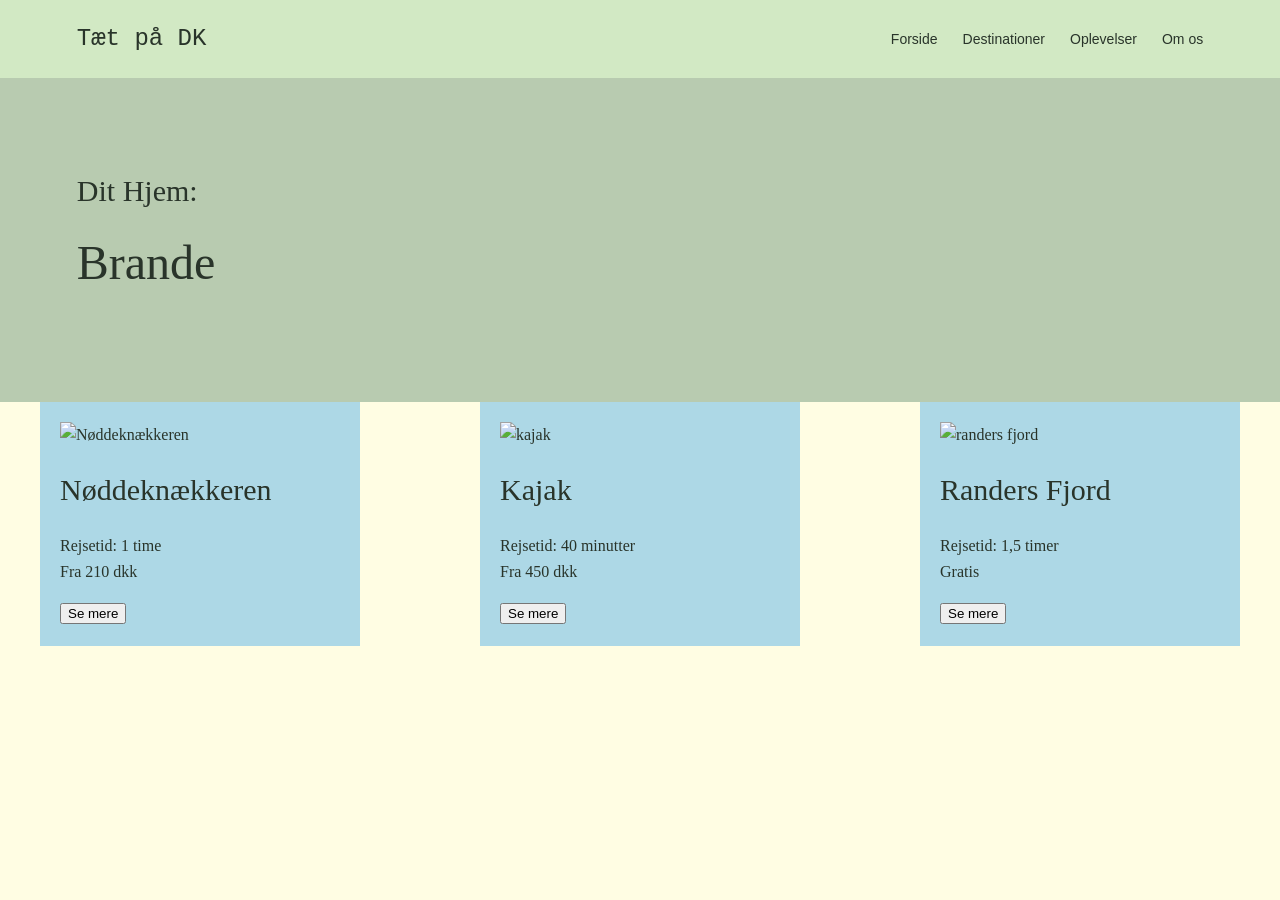
==== destinationer.html @ 2973a765 "Add div container for card elements" ====
<!DOCTYPE html>
<html lang="en">
<head>
  <meta charset="UTF-8">
  <meta name="viewport" content="width=device-width, initial-scale=1.0">
  <link rel="stylesheet" href="style.css">
  <title>Tæt på DK</title>
</head>
<body>

   <header>
    <a href="index.html">Tæt på DK</a>

    <nav>
      <a href="index.html">Forside</a>
      <a href="destinationer.html">Destinationer</a>
      <a href="oplevelser.html">Oplevelser</a>
      <a href="om-os.html">Om os</a>
    </nav>
  </header>
   <main>
    <section>
      <h2>Dit Hjem:</h2>
      <h1>Brande</h1>

    </section>
      <div class="cards">
    <div class="card">
      <img src="ballet.jpg" alt="Nøddeknækkeren">
      <h2>Nøddeknækkeren</h2>
      <p>Rejsetid: 1 time<br>Fra 210 dkk</p>
      <button>Se mere</button>
    </div>
      
    <div class="card">
      <img src="ballet.jpg" alt="kajak">
      <h2>Kajak</h2>
      <p>Rejsetid: 40 minutter <br>Fra 450 dkk</p>
      <button>Se mere</button>
    </div>

    <div class="card">
      <img src="ballet.jpg" alt="randers fjord">
      <h2>Randers Fjord</h2>
      <p>Rejsetid: 1,5 timer <br> Gratis</p>
      <button>Se mere</button>
    </div>
</body>
</html>
---- style.css ----
* {
  box-sizing: border-box;
}

html {
  scroll-behavior: smooth;
}

body {
  margin: 0;
  background-color: #fffde3;
  color: #29342a;
  font-family: Georgia, "Times New Roman", serif;
  line-height: 1.6;
}

header {
  display: flex;
  justify-content: space-between;
  align-items: center;
  gap: 20px;
  padding: 20px 6%;
  background-color: #d2e9c4;
}

header > a {
  color: #29342a;
  font-family: "Courier New", monospace;
  font-size: 24px;
  text-decoration: none;
}

nav {
  display: flex;
  flex-wrap: wrap;
  gap: 25px;
}

nav a {
  color: #29342a;
  font-family: Arial, sans-serif;
  font-size: 14px;
  text-decoration: none;
}

nav a:hover {
  text-decoration: underline;
}


main > section {
  padding: 50px 6%;
}

h1,
h2,
h3 {
  line-height: 1.2;
  font-weight: normal;
}

h1 {
  margin-top: 0;
  font-size: 48px;
}

h2 {
  font-size: 30px;
}

h3 {
  font-size: 24px;
}

p {
  max-width: 700px;
}

main > section:first-child {
  padding-top: 70px;
  padding-bottom: 70px;
  background-color: #b8cbb0;
}

main > section:first-child > a {
  display: inline-block;
  margin-top: 15px;
  padding: 12px 24px;
  border-radius: 25px;
  background-color: #fffde3;
  color: #29342a;
  text-decoration: none;
}

main > section:first-child > a:hover {
  background-color: #d2e9c4;
}

#destinationer ul {
  display: flex;
  flex-wrap: wrap;
  gap: 20px;
  padding: 0;
  list-style: none;
}

#destinationer li {
  padding: 20px 35px;
  background-color: #d2e9c4;
}

#oplevelser {
  display: grid;
  grid-template-columns: repeat(3, 1fr);
  gap: 25px;
}

#oplevelser > h2 {
  grid-column: 1 / -1;
  margin-top: 0;
}

article {
  padding: 25px;
  background-color: #d8e9ed;
}

article h3 {
  margin-top: 0;
}


#om-os {
  background-color: #eef4e7;
}


footer {
  padding: 25px 6%;
  background-color: #c4ee9e;
  font-family: "Courier New", monospace;
  font-size: 14px;
}


a:focus-visible {
  outline: 3px solid #476a39;
  outline-offset: 5px;
}
.cards {
  display: flex;
  justify-content: space-around;
  gap: 40px;
}

.card {
  background-color: lightblue;
  width: 320px;
  padding: 20px;
}

.card img {
  width: 100%;
}

@media (max-width: 700px) {
  header {
    flex-direction: column;
    align-items: flex-start;
  }

  nav {
    gap: 15px;
  }

  h1 {
    font-size: 34px;
  }

  main > section {
    padding: 35px 6%;
  }

  #oplevelser {
    grid-template-columns: 1fr;
  }
}
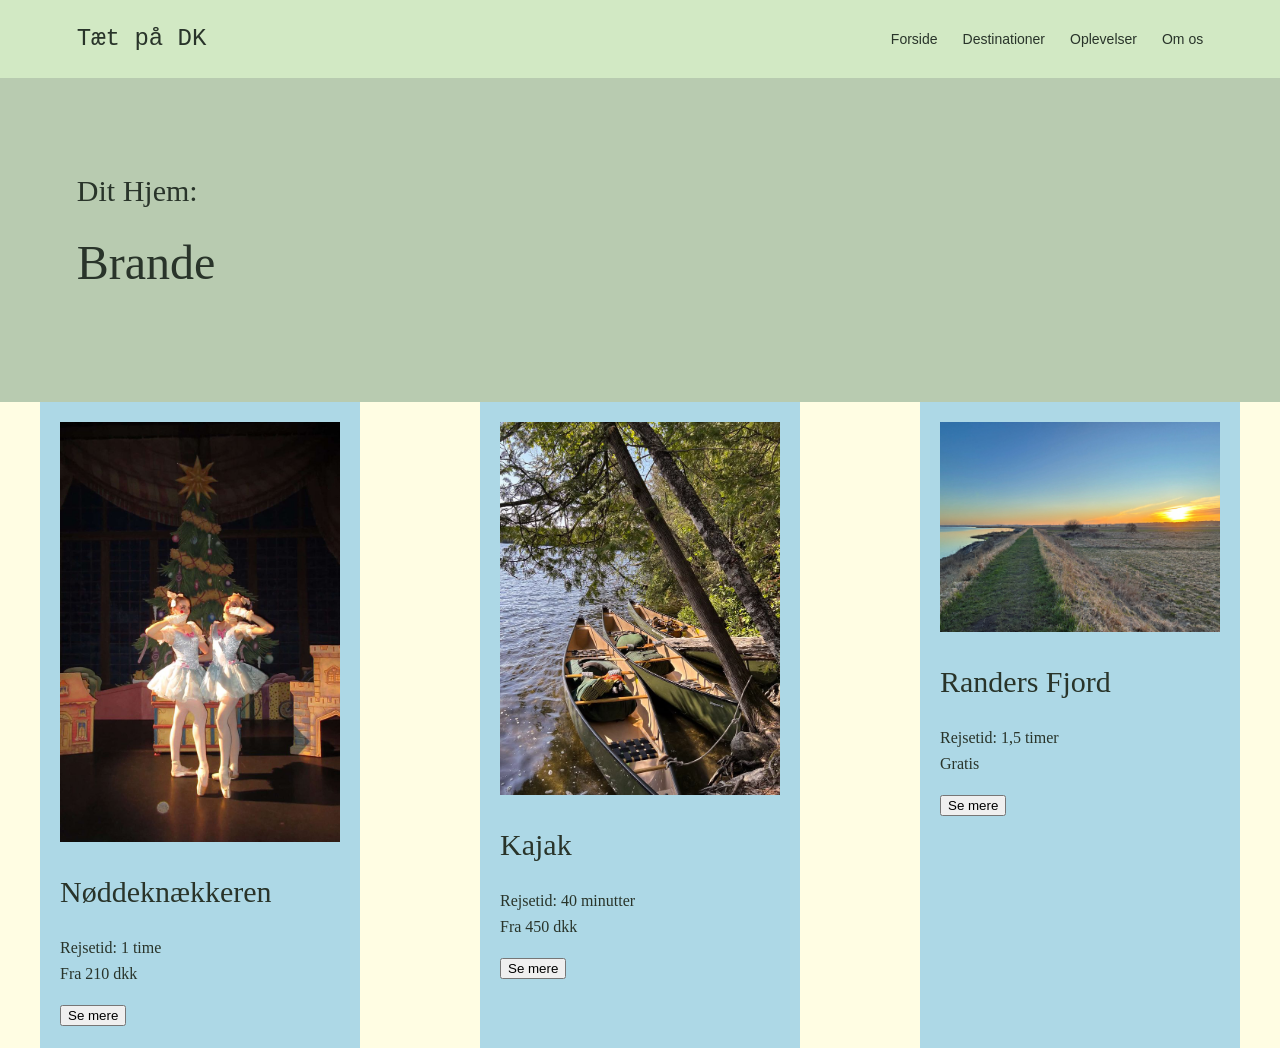
==== commit a9da700a: "Update destinationer.html" ====
--- a/destinationer.html
+++ b/destinationer.html
@@ -33,14 +33,14 @@
     </div>
       
     <div class="card">
-      <img src="ballet.jpg" alt="kajak">
+      <img src="kayak2.jpg" alt="kajak">
       <h2>Kajak</h2>
       <p>Rejsetid: 40 minutter <br>Fra 450 dkk</p>
       <button>Se mere</button>
     </div>
 
     <div class="card">
-      <img src="ballet.jpg" alt="randers fjord">
+      <img src="randers-fjord-stien.jpg" alt="randers fjord">
       <h2>Randers Fjord</h2>
       <p>Rejsetid: 1,5 timer <br> Gratis</p>
       <button>Se mere</button>
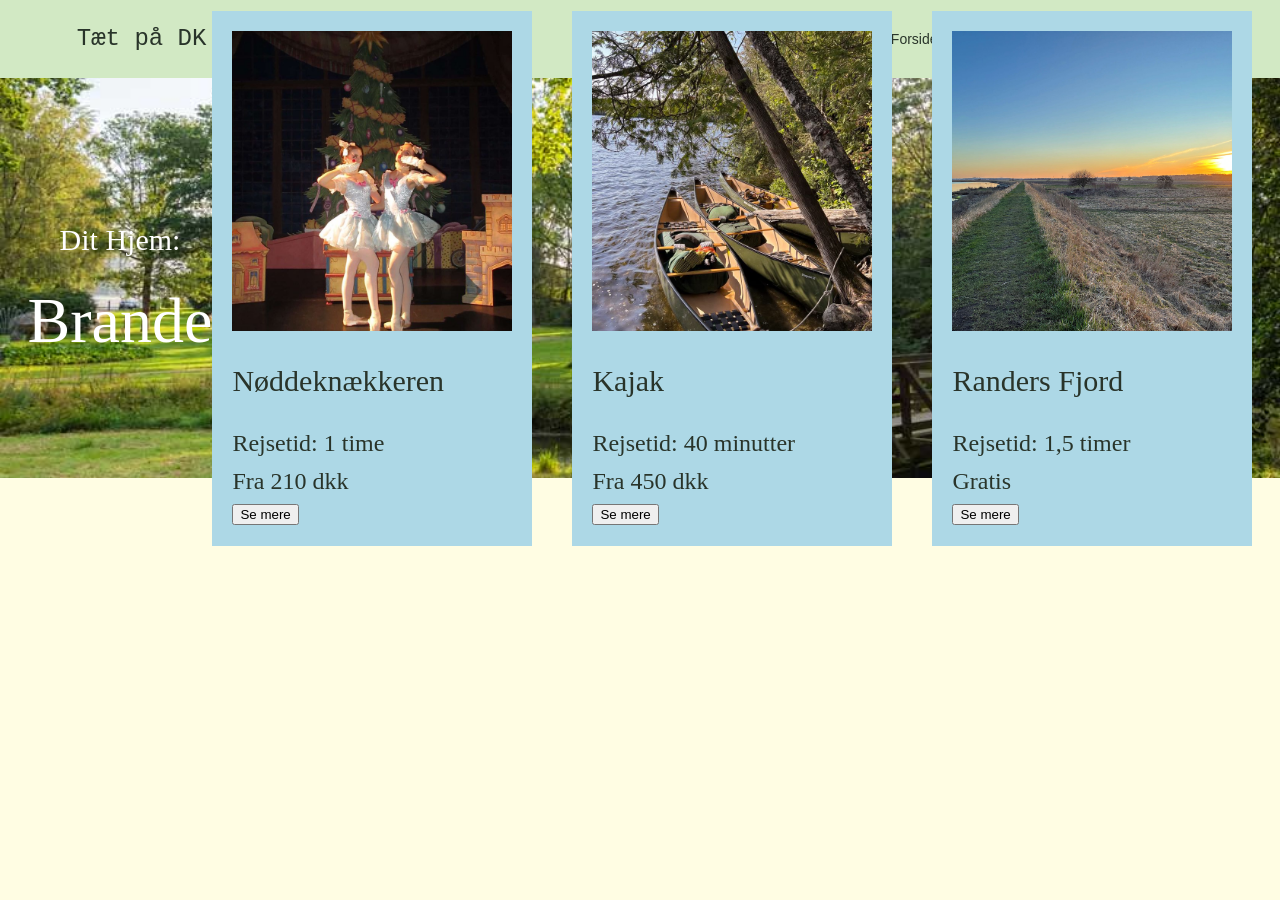
==== commit dbfd3904: "Add hero section to destinationer.html" ====
--- a/destinationer.html
+++ b/destinationer.html
@@ -3,7 +3,7 @@
 <head>
   <meta charset="UTF-8">
   <meta name="viewport" content="width=device-width, initial-scale=1.0">
-  <link rel="stylesheet" href="style.css">
+  <link rel="stylesheet" href="destination.css">
   <title>Tæt på DK</title>
 </head>
 <body>
@@ -19,11 +19,14 @@
     </nav>
   </header>
    <main>
+
+     <section class="hero">
+  <div class="hero-text">
     <section>
       <h2>Dit Hjem:</h2>
       <h1>Brande</h1>
-
     </section>
+  </div>
       <div class="cards">
     <div class="card">
       <img src="ballet.jpg" alt="Nøddeknækkeren">
--- a/destination.css
+++ b/destination.css
@@ -0,0 +1,287 @@
+
+* {
+  box-sizing: border-box;
+}
+
+html {
+  scroll-behavior: smooth;
+}
+
+body {
+  margin: 0;
+  background-color: #fffde3;
+  color: #29342a;
+  font-family: Georgia, "Times New Roman", serif;
+  line-height: 1.6;
+}
+
+
+header {
+  display: flex;
+  justify-content: space-between;
+  align-items: center;
+  gap: 20px;
+
+  padding: 20px 6%;
+
+  background-color: #d2e9c4;
+}
+
+header > a {
+  color: #29342a;
+  font-family: "Courier New", monospace;
+  font-size: 24px;
+  text-decoration: none;
+}
+
+
+
+nav {
+  display: flex;
+  flex-wrap: wrap;
+  gap: 25px;
+}
+
+nav a {
+  color: #29342a;
+  font-family: Arial, sans-serif;
+  font-size: 14px;
+  text-decoration: none;
+}
+
+nav a:hover {
+  text-decoration: underline;
+}
+
+
+main > section {
+  padding: 50px 6%;
+}
+
+
+
+h1,
+h2,
+h3 {
+  line-height: 1.2;
+  font-weight: normal;
+}
+
+h1 {
+  margin-top: 0;
+  font-size: 48px;
+}
+
+h2 {
+  font-size: 30px;
+}
+
+h3 {
+  font-size: 24px;
+}
+
+p {
+  max-width: 700px;
+}
+
+
+
+main > section:first-child {
+  padding-top: 70px;
+  padding-bottom: 70px;
+
+  background-color: #b8cbb0;
+}
+
+main > section:first-child > a {
+  display: inline-block;
+
+  margin-top: 15px;
+  padding: 12px 24px;
+
+  border-radius: 25px;
+
+  background-color: #fffde3;
+  color: #29342a;
+
+  text-decoration: none;
+}
+
+main > section:first-child > a:hover {
+  background-color: #d2e9c4;
+}
+
+
+
+#destinationer ul {
+  display: flex;
+  flex-wrap: wrap;
+
+  gap: 20px;
+
+  padding: 0;
+
+  list-style: none;
+}
+
+#destinationer li {
+  padding: 20px 35px;
+
+  background-color: #d2e9c4;
+}
+
+
+
+#oplevelser {
+  display: grid;
+
+  grid-template-columns: repeat(3, 1fr);
+
+  gap: 25px;
+}
+
+#oplevelser > h2 {
+  grid-column: 1 / -1;
+
+  margin-top: 0;
+}
+
+article {
+  padding: 25px;
+
+  background-color: #d8e9ed;
+}
+
+article h3 {
+  margin-top: 0;
+}
+
+
+#om-os {
+  background-color: #eef4e7;
+}
+
+
+.cards {
+  display: flex;
+  justify-content: space-around;
+
+  gap: 40px;
+}
+
+.card {
+  width: 320px;
+
+  padding: 20px;
+
+  background-color: lightblue;
+}
+
+.card img {
+  width: 100%;
+  height: 300px;
+
+  object-fit: cover;
+}
+
+
+.hero {
+  width: 100%;
+  height: 400px;
+
+
+  padding: 0;
+
+  background-image: url("brande.jpg");
+  background-size: cover;
+  background-position: center;
+  background-repeat: no-repeat;
+
+  display: flex;
+  align-items: center;
+  justify-content: center;
+}
+
+.hero-text {
+  text-align: center;
+  color: white;
+}
+
+.hero h1 {
+  margin: 0;
+
+  font-size: 64px;
+}
+
+.hero p {
+  margin: 10px 0 0;
+
+  font-size: 24px;
+}
+
+
+footer {
+  padding: 25px 6%;
+
+  background-color: #c4ee9e;
+
+  font-family: "Courier New", monospace;
+  font-size: 14px;
+}
+
+
+
+a:focus-visible {
+  outline: 3px solid #476a39;
+  outline-offset: 5px;
+}
+
+
+
+
+@media (max-width: 700px) {
+
+  header {
+    flex-direction: column;
+    align-items: flex-start;
+  }
+
+  nav {
+    gap: 15px;
+  }
+
+  h1 {
+    font-size: 34px;
+  }
+
+  main > section {
+    padding: 35px 6%;
+  }
+
+  #oplevelser {
+    grid-template-columns: 1fr;
+  }
+
+  .cards {
+    flex-direction: column;
+    align-items: center;
+  }
+
+  .card {
+    width: 100%;
+    max-width: 320px;
+  }
+
+  .hero {
+    height: 300px;
+    padding: 0;
+  }
+
+  .hero h1 {
+    font-size: 40px;
+  }
+
+  .hero p {
+    font-size: 18px;
+  }
+}
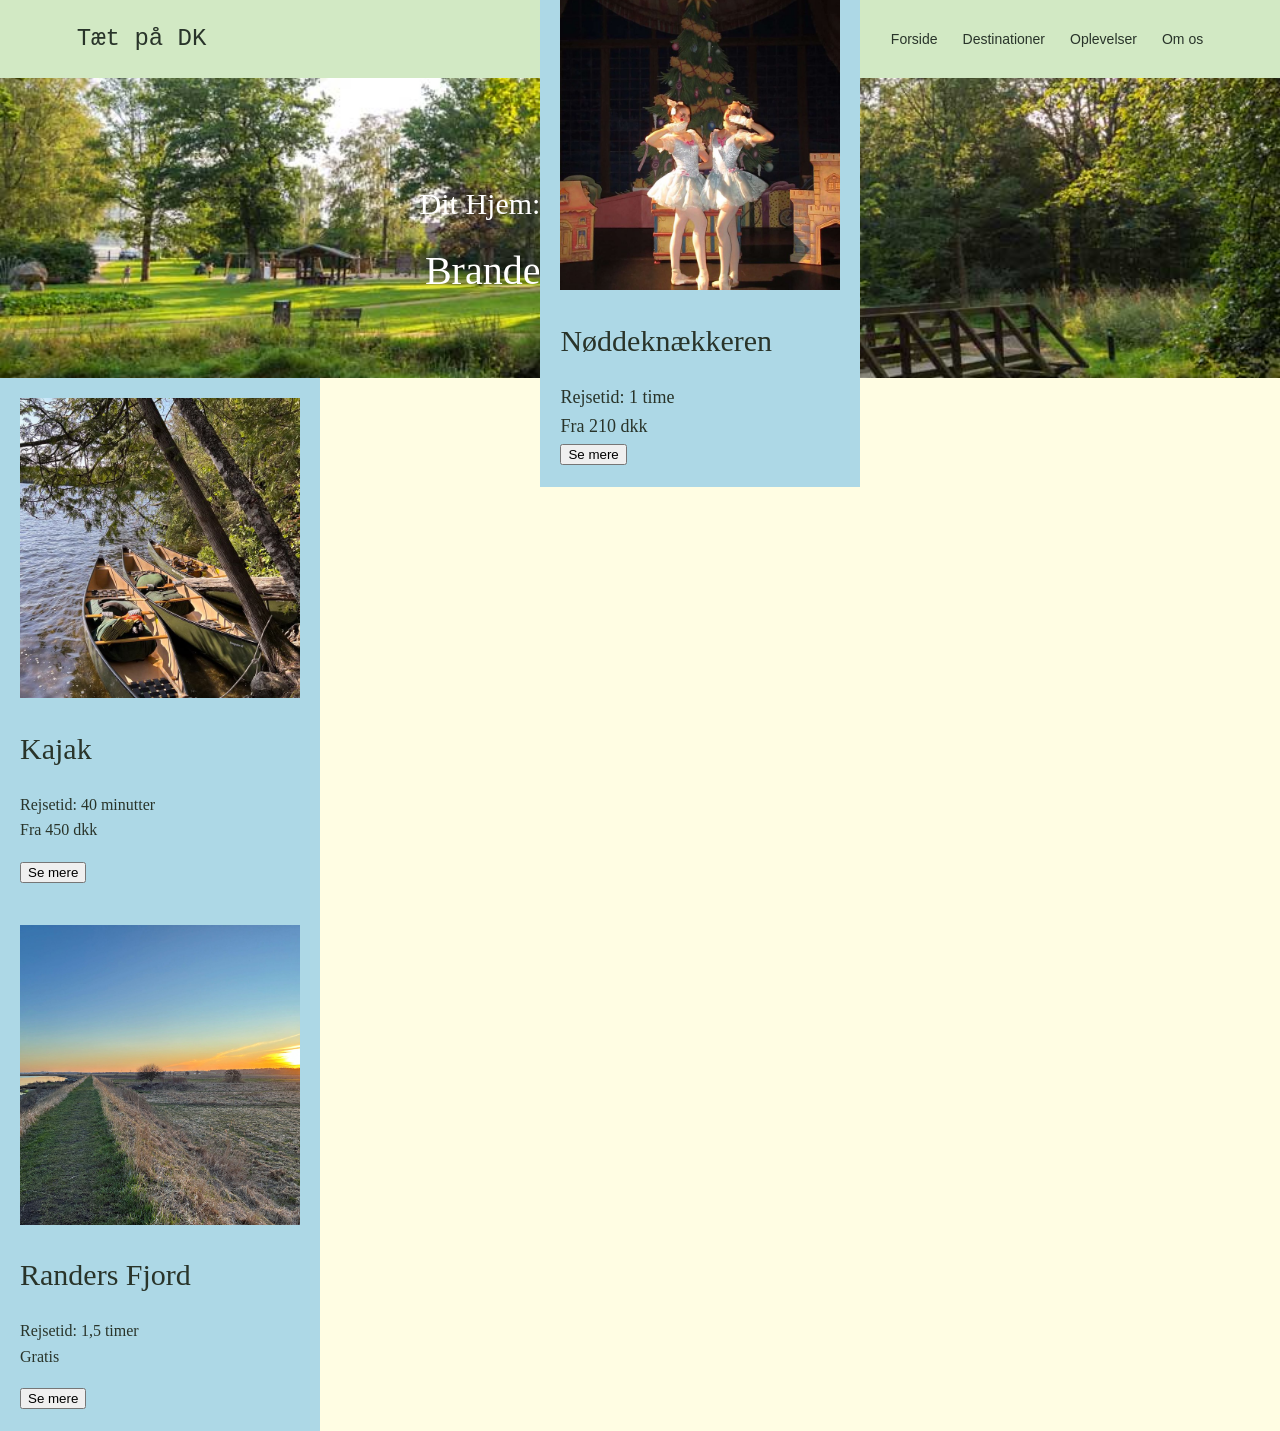
==== commit 00a4ecc4: "Update destinationer.html" ====
--- a/destinationer.html
+++ b/destinationer.html
@@ -34,8 +34,9 @@
       <p>Rejsetid: 1 time<br>Fra 210 dkk</p>
       <button>Se mere</button>
     </div>
-      
+     </section>
     <div class="card">
+    <section>
       <img src="kayak2.jpg" alt="kajak">
       <h2>Kajak</h2>
       <p>Rejsetid: 40 minutter <br>Fra 450 dkk</p>
@@ -48,5 +49,7 @@
       <p>Rejsetid: 1,5 timer <br> Gratis</p>
       <button>Se mere</button>
     </div>
+   </section>
+   </main>
 </body>
 </html>
--- a/destination.css
+++ b/destination.css
@@ -86,124 +86,21 @@
 
 
 
-main > section:first-child {
-  padding-top: 70px;
-  padding-bottom: 70px;
-
-  background-color: #b8cbb0;
-}
-
-main > section:first-child > a {
-  display: inline-block;
-
-  margin-top: 15px;
-  padding: 12px 24px;
-
-  border-radius: 25px;
-
-  background-color: #fffde3;
-  color: #29342a;
-
-  text-decoration: none;
-}
-
-main > section:first-child > a:hover {
-  background-color: #d2e9c4;
-}
-
-
-
-#destinationer ul {
-  display: flex;
-  flex-wrap: wrap;
-
-  gap: 20px;
-
-  padding: 0;
-
-  list-style: none;
-}
-
-#destinationer li {
-  padding: 20px 35px;
-
-  background-color: #d2e9c4;
-}
-
-
-
-#oplevelser {
-  display: grid;
-
-  grid-template-columns: repeat(3, 1fr);
-
-  gap: 25px;
-}
-
-#oplevelser > h2 {
-  grid-column: 1 / -1;
-
-  margin-top: 0;
-}
-
-article {
-  padding: 25px;
-
-  background-color: #d8e9ed;
-}
-
-article h3 {
-  margin-top: 0;
-}
-
-
-#om-os {
-  background-color: #eef4e7;
-}
-
-
-.cards {
-  display: flex;
-  justify-content: space-around;
-
-  gap: 40px;
-}
-
-.card {
-  width: 320px;
-
-  padding: 20px;
-
-  background-color: lightblue;
-}
-
-.card img {
+.hero {
   width: 100%;
   height: 300px;
-
-  object-fit: cover;
-}
-
-
-.hero {
-  width: 100%;
-  height: 400px;
-
-
   padding: 0;
-
   background-image: url("brande.jpg");
   background-size: cover;
   background-position: center;
   background-repeat: no-repeat;
-
   display: flex;
   align-items: center;
   justify-content: center;
 }
 
 .hero-text {
-  text-align: center;
+  text-align: right;
   color: white;
 }
 
@@ -218,6 +115,68 @@
 
   font-size: 24px;
 }
+ .hero {
+    height: 300px;
+    padding: 0;
+  }
+
+  .hero h1 {
+    font-size: 40px;
+  }
+
+  .hero p {
+    font-size: 18px;
+  }
+}
+
+main > section:first-child {
+  padding-top: 70px;
+  padding-bottom: 70px;
+
+  background-color: #b8cbb0;
+}
+
+main > section:first-child > a {
+  display: inline-block;
+
+  margin-top: 15px;
+  padding: 12px 24px;
+
+  border-radius: 25px;
+
+  background-color: #fffde3;
+  color: #29342a;
+
+  text-decoration: none;
+}
+
+main > section:first-child > a:hover {
+  background-color: #d2e9c4;
+}
+
+
+.cards {
+  display: flex;
+  justify-content: space-around;
+
+  gap: 40px;
+}
+
+.card {
+  width: 320px;
+
+  padding: 20px;
+
+  background-color: lightblue;
+}
+
+.card img {
+  width: 100%;
+  height: 300px;
+
+  object-fit: cover;
+}
+
 
 
 footer {
@@ -258,10 +217,6 @@
     padding: 35px 6%;
   }
 
-  #oplevelser {
-    grid-template-columns: 1fr;
-  }
-
   .cards {
     flex-direction: column;
     align-items: center;
@@ -272,16 +227,4 @@
     max-width: 320px;
   }
 
-  .hero {
-    height: 300px;
-    padding: 0;
-  }
-
-  .hero h1 {
-    font-size: 40px;
-  }
-
-  .hero p {
-    font-size: 18px;
-  }
-}
+ 
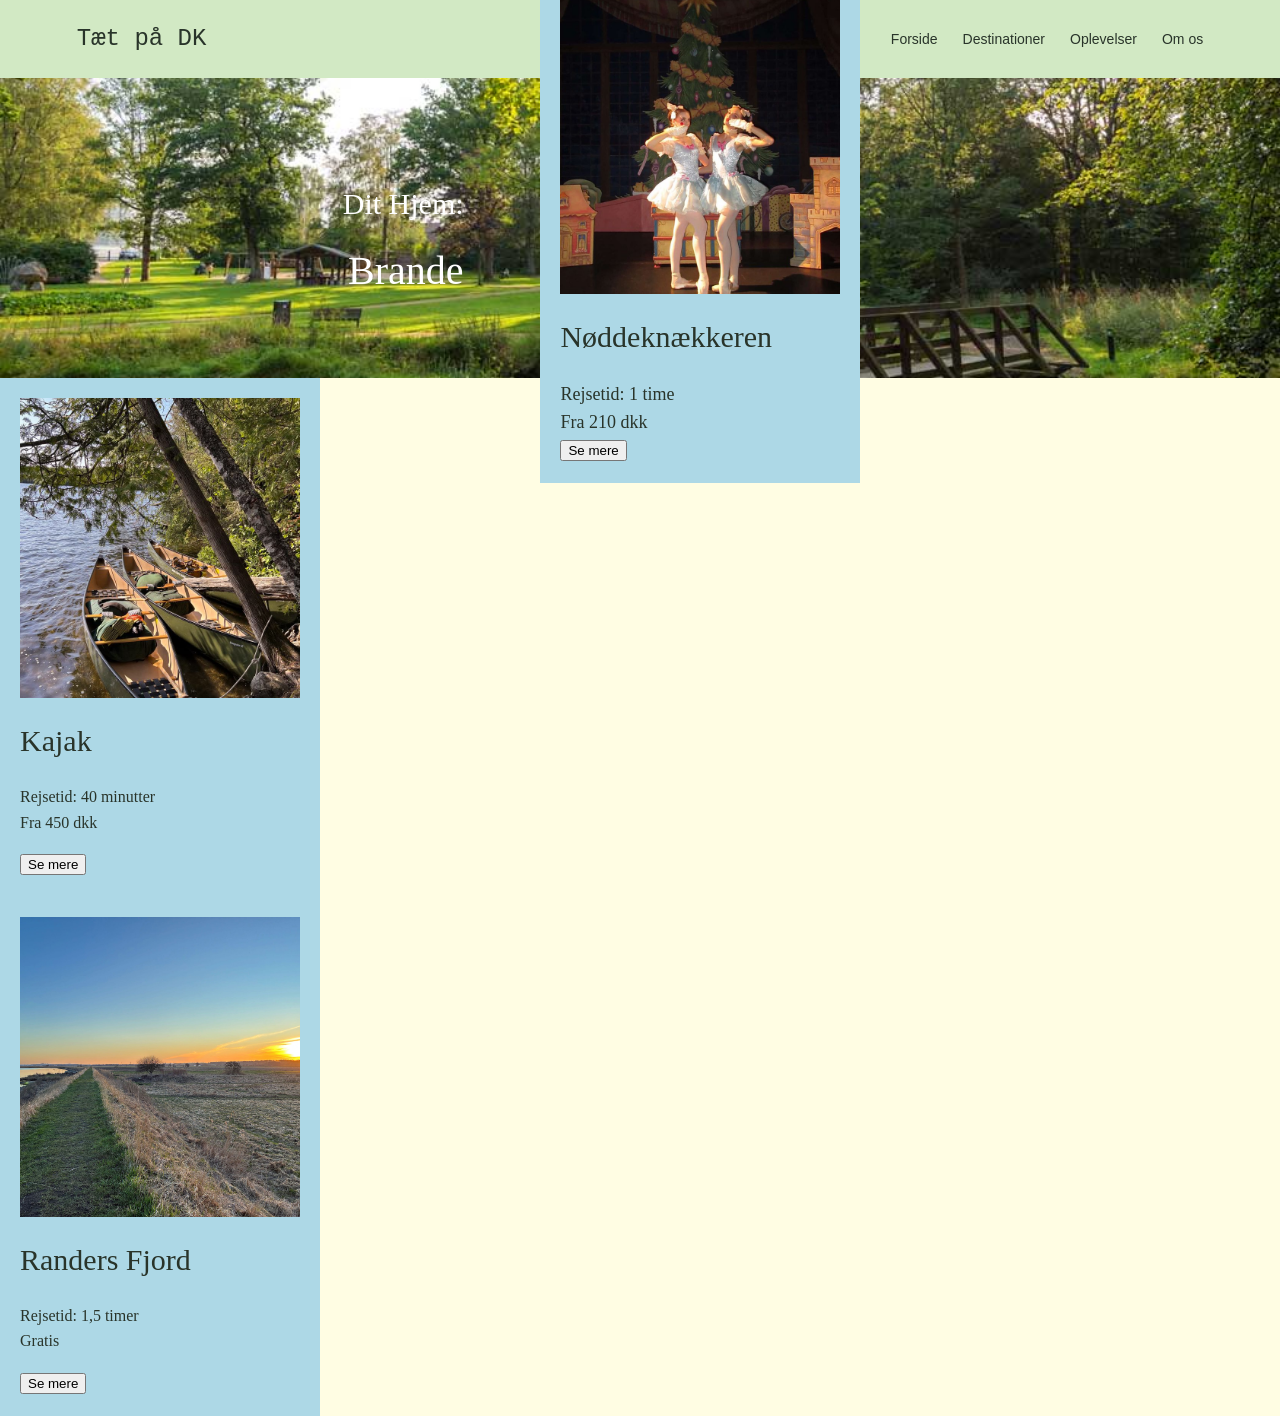
==== commit ada14ddd: "Fix HTML structure and formatting in destinationer.html" ====
--- a/destinationer.html
+++ b/destinationer.html
@@ -41,15 +41,18 @@
       <h2>Kajak</h2>
       <p>Rejsetid: 40 minutter <br>Fra 450 dkk</p>
       <button>Se mere</button>
+    </section>
     </div>
-
+  
     <div class="card">
+      <section>
       <img src="randers-fjord-stien.jpg" alt="randers fjord">
       <h2>Randers Fjord</h2>
       <p>Rejsetid: 1,5 timer <br> Gratis</p>
       <button>Se mere</button>
+   </section>
     </div>
-   </section>
+   </div>
    </main>
 </body>
 </html>
--- a/destination.css
+++ b/destination.css
@@ -127,7 +127,6 @@
   .hero p {
     font-size: 18px;
   }
-}
 
 main > section:first-child {
   padding-top: 70px;
@@ -154,30 +153,29 @@
   background-color: #d2e9c4;
 }
 
-
 .cards {
   display: flex;
-  justify-content: space-around;
-
+  flex-direction: row;
+  justify-content: center;
+  align-items: stretch;
   gap: 40px;
+
+  padding: 60px 6%;
 }
 
 .card {
   width: 320px;
-
   padding: 20px;
 
   background-color: lightblue;
 }
 
 .card img {
+  display: block;
   width: 100%;
   height: 300px;
-
   object-fit: cover;
 }
-
-
 
 footer {
   padding: 25px 6%;
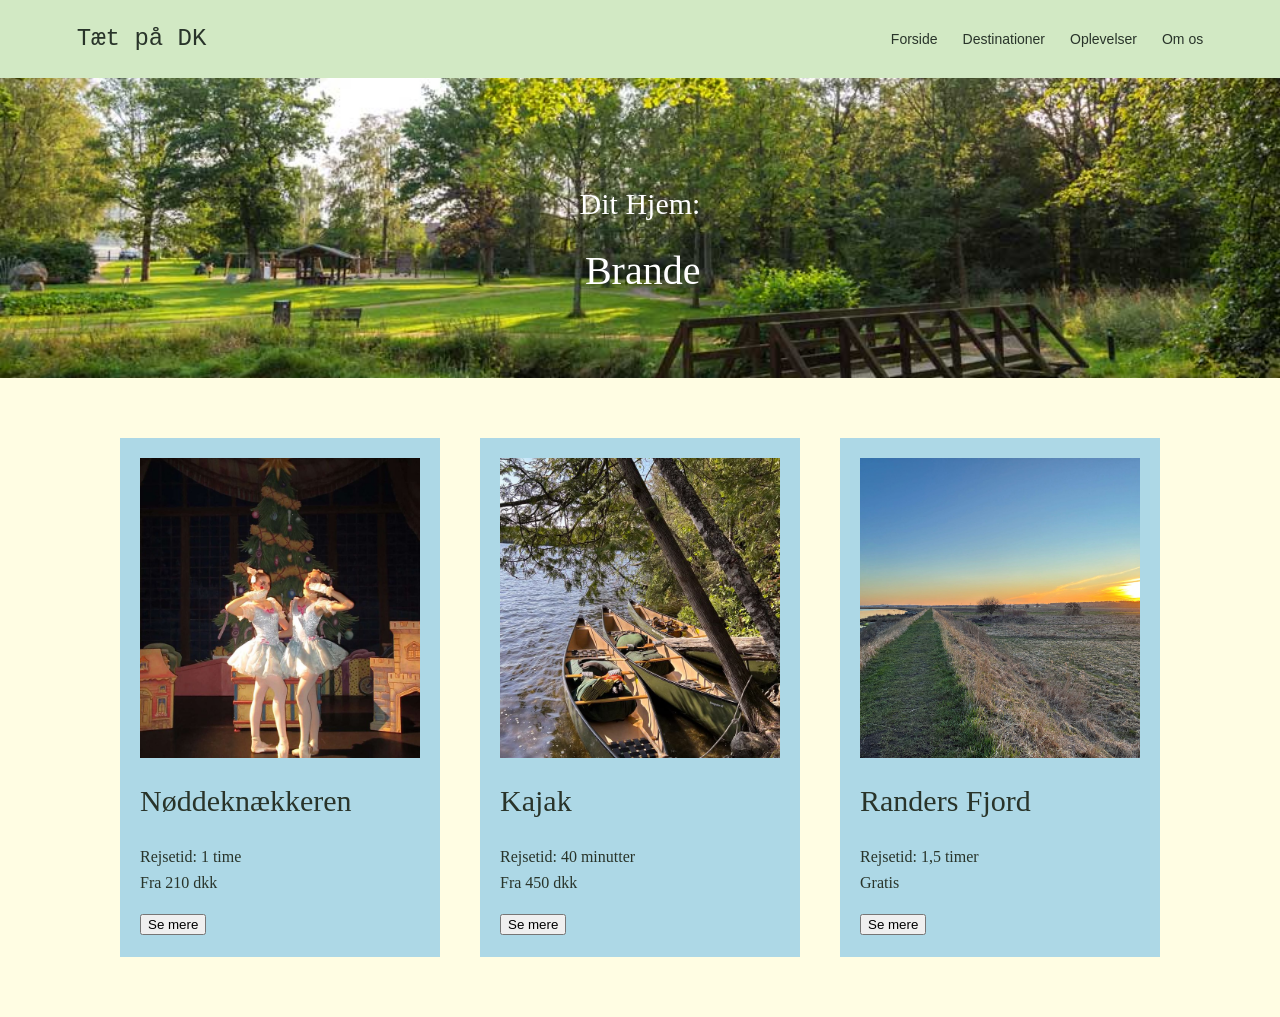
==== commit e315e808: "Refactor HTML structure and improve layout" ====
--- a/destinationer.html
+++ b/destinationer.html
@@ -6,9 +6,10 @@
   <link rel="stylesheet" href="destination.css">
   <title>Tæt på DK</title>
 </head>
+
 <body>
 
-   <header>
+  <header>
     <a href="index.html">Tæt på DK</a>
 
     <nav>
@@ -18,41 +19,50 @@
       <a href="om-os.html">Om os</a>
     </nav>
   </header>
-   <main>
 
-     <section class="hero">
-  <div class="hero-text">
-    <section>
-      <h2>Dit Hjem:</h2>
-      <h1>Brande</h1>
+  <main>
+
+    <section class="hero">
+      <div class="hero-text">
+        <h2>Dit Hjem:</h2>
+        <h1>Brande</h1>
+      </div>
     </section>
-  </div>
-      <div class="cards">
-    <div class="card">
-      <img src="ballet.jpg" alt="Nøddeknækkeren">
-      <h2>Nøddeknækkeren</h2>
-      <p>Rejsetid: 1 time<br>Fra 210 dkk</p>
-      <button>Se mere</button>
-    </div>
-     </section>
-    <div class="card">
-    <section>
-      <img src="kayak2.jpg" alt="kajak">
-      <h2>Kajak</h2>
-      <p>Rejsetid: 40 minutter <br>Fra 450 dkk</p>
-      <button>Se mere</button>
+    <section class="cards">
+
+      <div class="card">
+        <img src="ballet.jpg" alt="Nøddeknækkeren">
+        <h2>Nøddeknækkeren</h2>
+        <p>
+          Rejsetid: 1 time<br>
+          Fra 210 dkk
+        </p>
+        <button>Se mere</button>
+      </div>
+
+
+      <div class="card">
+        <img src="kayak2.jpg" alt="Kajak">
+        <h2>Kajak</h2>
+        <p>
+          Rejsetid: 40 minutter<br>
+          Fra 450 dkk
+        </p>
+        <button>Se mere</button>
+      </div>
+
+      <div class="card">
+        <img src="randers-fjord-stien.jpg" alt="Randers Fjord">
+        <h2>Randers Fjord</h2>
+        <p>
+          Rejsetid: 1,5 timer<br>
+          Gratis
+        </p>
+        <button>Se mere</button>
+      </div>
     </section>
-    </div>
-  
-    <div class="card">
-      <section>
-      <img src="randers-fjord-stien.jpg" alt="randers fjord">
-      <h2>Randers Fjord</h2>
-      <p>Rejsetid: 1,5 timer <br> Gratis</p>
-      <button>Se mere</button>
-   </section>
-    </div>
-   </div>
-   </main>
+
+  </main>
+
 </body>
 </html>
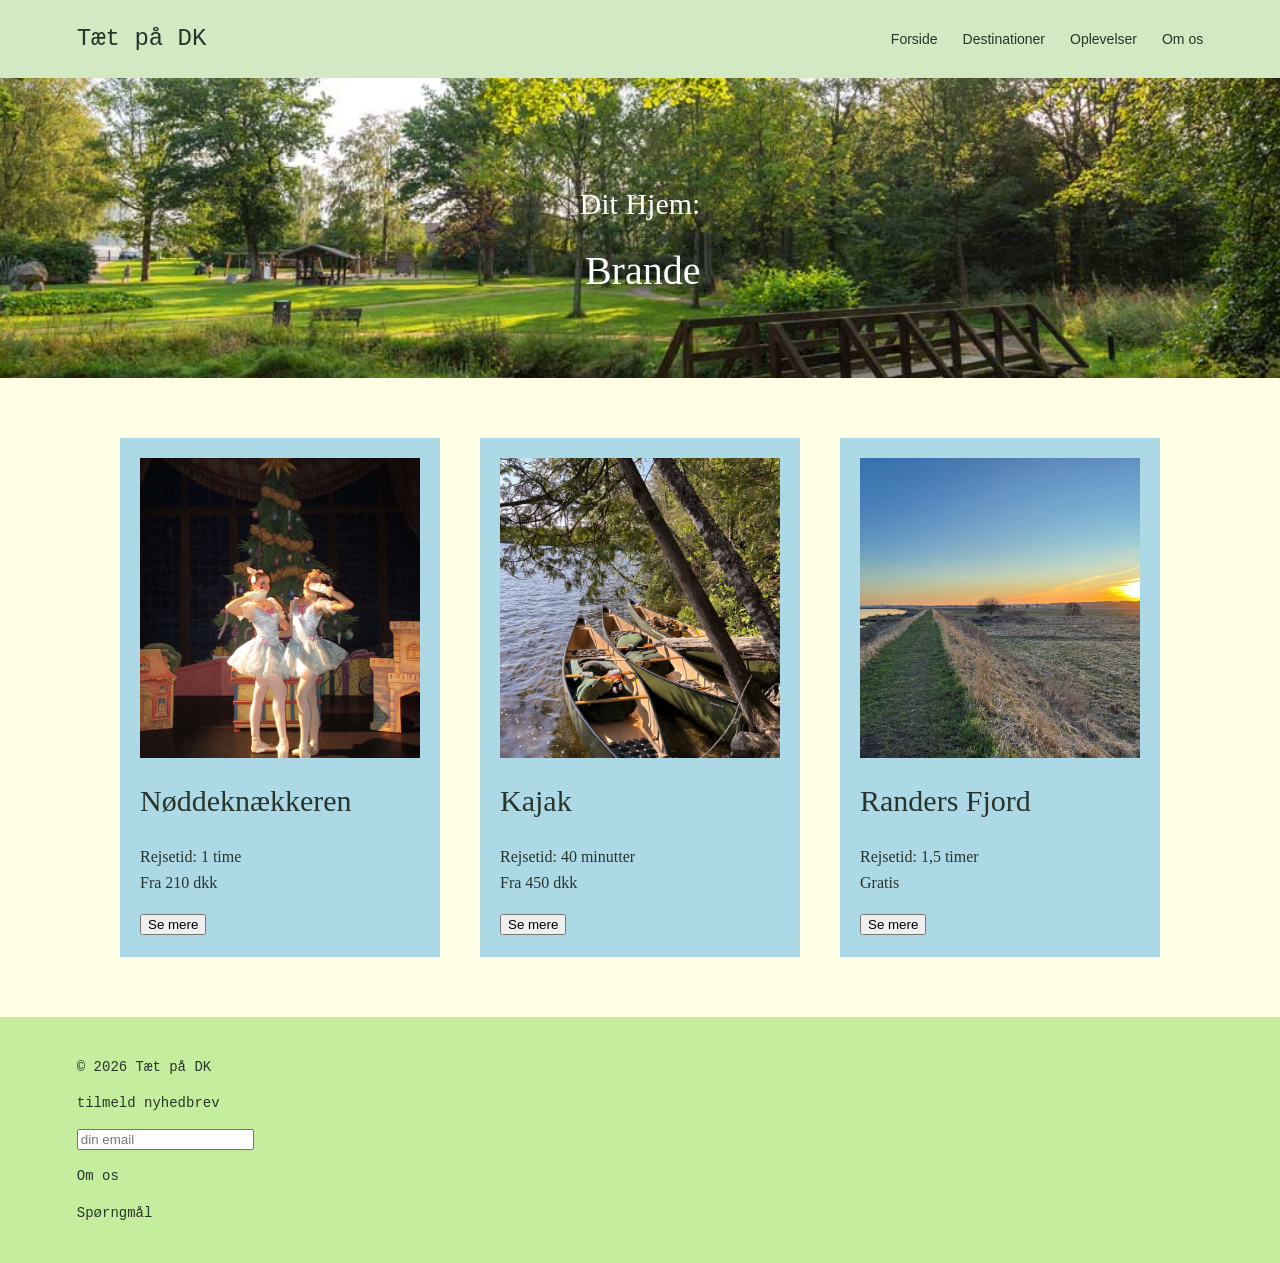
==== commit 60e6bd29: "Add footer with copyright and newsletter input Added footer section with copyright and newsletter si" ====
--- a/destinationer.html
+++ b/destinationer.html
@@ -63,6 +63,16 @@
     </section>
 
   </main>
-
+ 
+  <footer>
+    <p>&copy; 2026 Tæt på DK</p>
+    <p>tilmeld nyhedbrev</p>
+     <input
+      id="location"
+      type="text"
+      placeholder="din email"
+    >
+    <p>Om os</p>
+    <p>Spørngmål</p>
 </body>
 </html>
